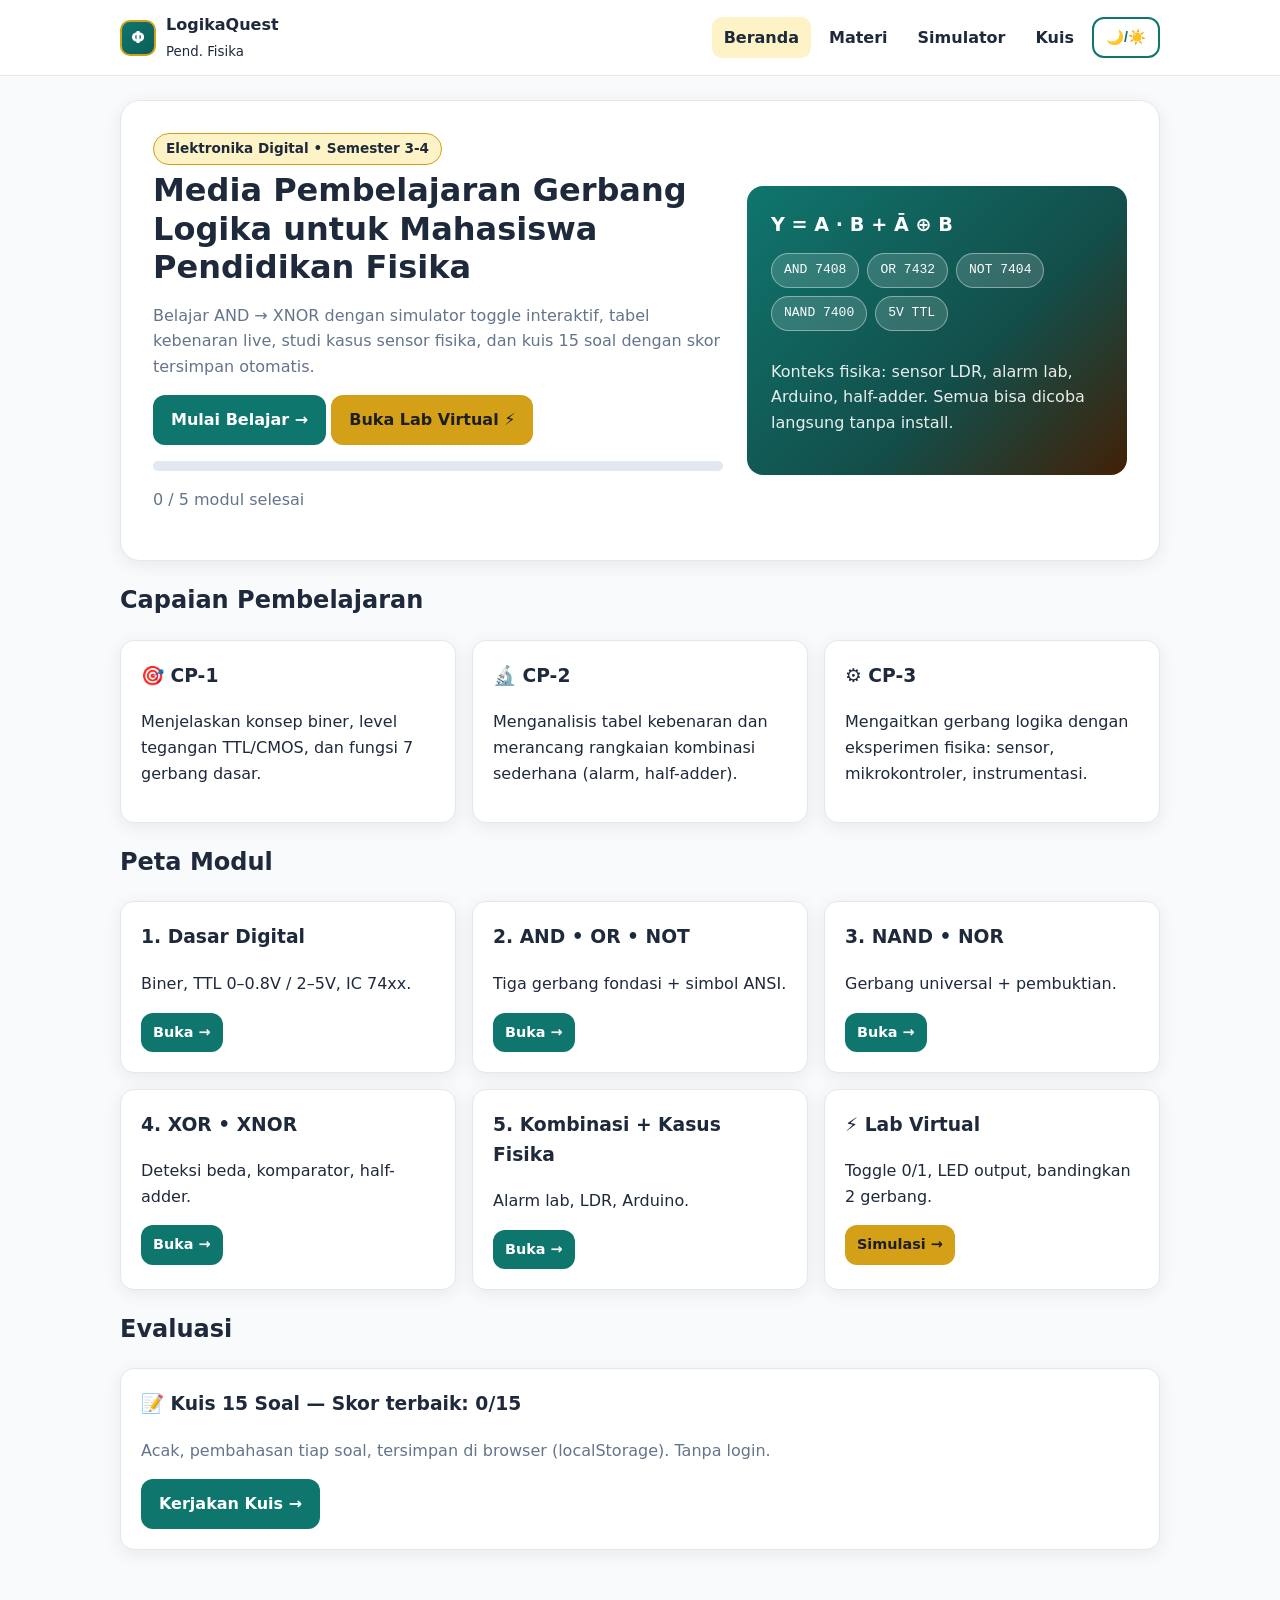
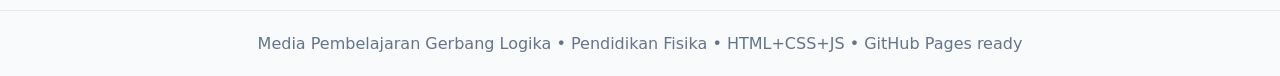
==== index.html @ abc8b7de "Media pembelajaran gerbang logika v1 (HTML+CSS+JS, simulator, kuis)" ====
<!DOCTYPE html>
<html lang="id">
<head><meta charset="UTF-8"><meta name="viewport" content="width=device-width,initial-scale=1">
<title>Media Gerbang Logika — Pendidikan Fisika</title>
<link rel="stylesheet" href="css/style.css"></head>
<body>
<header class="top"><nav class="nav">
<a class="brand" href="index.html"><span class="brand-badge">Φ</span><span>LogikaQuest<br><small style="font-weight:400">Pend. Fisika</small></span></a>
<div class="nav-links">
<a href="index.html">Beranda</a><a href="materi/dasar.html">Materi</a><a href="simulator.html">Simulator</a><a href="kuis.html">Kuis</a>
<button class="btn small ghost" onclick="toggleTheme()">🌙/☀️</button>
</div></nav></header>
<main>
<section class="hero">
<div>
<span class="tag">Elektronika Digital • Semester 3-4</span>
<h1>Media Pembelajaran Gerbang Logika untuk Mahasiswa Pendidikan Fisika</h1>
<p class="muted">Belajar AND → XNOR dengan simulator toggle interaktif, tabel kebenaran live, studi kasus sensor fisika, dan kuis 15 soal dengan skor tersimpan otomatis.</p>
<p><a class="btn" href="materi/dasar.html">Mulai Belajar →</a> <a class="btn gold" href="simulator.html">Buka Lab Virtual ⚡</a></p>
<div class="progress"><div id="progressBar"></div></div>
<p class="muted" id="progressTxt"></p>
</div>
<div class="hero-art">
<div><b style="font-size:1.2rem">Y = A · B + Ā ⊕ B</b></div>
<div class="chip-row"><span class="chip">AND 7408</span><span class="chip">OR 7432</span><span class="chip">NOT 7404</span><span class="chip">NAND 7400</span><span class="chip">5V TTL</span></div>
<p style="opacity:.9">Konteks fisika: sensor LDR, alarm lab, Arduino, half-adder. Semua bisa dicoba langsung tanpa install.</p>
</div>
</section>

<h2>Capaian Pembelajaran</h2>
<div class="grid cols3">
<div class="card"><h3>🎯 CP-1</h3><p>Menjelaskan konsep biner, level tegangan TTL/CMOS, dan fungsi 7 gerbang dasar.</p></div>
<div class="card"><h3>🔬 CP-2</h3><p>Menganalisis tabel kebenaran dan merancang rangkaian kombinasi sederhana (alarm, half-adder).</p></div>
<div class="card"><h3>⚙️ CP-3</h3><p>Mengaitkan gerbang logika dengan eksperimen fisika: sensor, mikrokontroler, instrumentasi.</p></div>
</div>

<h2>Peta Modul</h2>
<div class="grid cols3">
<div class="card" data-modul="dasar"><h3>1. Dasar Digital <span class="done-badge muted"></span></h3><p>Biner, TTL 0–0.8V / 2–5V, IC 74xx.</p><a class="btn small" href="materi/dasar.html">Buka →</a></div>
<div class="card" data-modul="dasar2"><h3>2. AND • OR • NOT <span class="done-badge muted"></span></h3><p>Tiga gerbang fondasi + simbol ANSI.</p><a class="btn small" href="materi/and-or-not.html">Buka →</a></div>
<div class="card" data-modul="nand"><h3>3. NAND • NOR <span class="done-badge muted"></span></h3><p>Gerbang universal + pembuktian.</p><a class="btn small" href="materi/nand-nor.html">Buka →</a></div>
<div class="card" data-modul="xor"><h3>4. XOR • XNOR <span class="done-badge muted"></span></h3><p>Deteksi beda, komparator, half-adder.</p><a class="btn small" href="materi/xor-xnor.html">Buka →</a></div>
<div class="card" data-modul="komb"><h3>5. Kombinasi + Kasus Fisika <span class="done-badge muted"></span></h3><p>Alarm lab, LDR, Arduino.</p><a class="btn small" href="materi/kombinasi.html">Buka →</a></div>
<div class="card"><h3>⚡ Lab Virtual</h3><p>Toggle 0/1, LED output, bandingkan 2 gerbang.</p><a class="btn small gold" href="simulator.html">Simulasi →</a></div>
</div>

<h2>Evaluasi</h2>
<div class="card"><h3>📝 Kuis 15 Soal — Skor terbaik: <span id="bestScore">0</span>/15</h3>
<p class="muted">Acak, pembahasan tiap soal, tersimpan di browser (localStorage). Tanpa login.</p>
<a class="btn" href="kuis.html">Kerjakan Kuis →</a></div>
</main>
<footer>Media Pembelajaran Gerbang Logika • Pendidikan Fisika • HTML+CSS+JS • GitHub Pages ready</footer>
<script src="js/main.js"></script>
</body></html>
---- css/style.css ----
:root{
  --teal:#0f766e; --teal-dark:#0b5e58; --gold:#d4a017; --gold-light:#fef3c7;
  --bg:#f8fafc; --card:#ffffff; --text:#1e293b; --muted:#64748b;
  --border:#e2e8f0; --led-off:#334155; --led-on:#22c55e;
  --radius:14px; --shadow:0 4px 18px rgba(0,0,0,.07);
}
[data-theme="dark"]{
  --bg:#0f172a; --card:#1e293b; --text:#f1f5f9; --muted:#94a3b8;
  --border:#334155; --gold-light:#422006; --shadow:0 4px 18px rgba(0,0,0,.4);
}
*{box-sizing:border-box}
body{margin:0;font-family:'Segoe UI',system-ui,Arial,sans-serif;background:var(--bg);color:var(--text);line-height:1.6}
a{color:var(--teal)}
[data-theme="dark"] a{color:#5eead4}
header.top{position:sticky;top:0;z-index:10;background:var(--card);border-bottom:1px solid var(--border)}
.nav{max-width:1080px;margin:auto;display:flex;align-items:center;gap:16px;padding:12px 20px}
.brand{display:flex;align-items:center;gap:10px;font-weight:800;text-decoration:none;color:var(--text)}
.brand-badge{width:36px;height:36px;border-radius:10px;background:linear-gradient(135deg,var(--teal),var(--teal-dark));color:#fff;display:grid;place-items:center;font-weight:900;border:2px solid var(--gold)}
.nav-links{margin-left:auto;display:flex;gap:6px;flex-wrap:wrap}
.nav-links a{text-decoration:none;padding:8px 12px;border-radius:10px;color:var(--text);font-weight:600}
.nav-links a:hover,.nav-links a.active{background:var(--gold-light);color:var(--text)}
.btn{display:inline-block;border:0;cursor:pointer;text-decoration:none;font-weight:700;padding:12px 18px;border-radius:12px;background:var(--teal);color:#fff}
.btn:hover{background:var(--teal-dark)}
.btn.gold{background:var(--gold);color:#1e1e1e}
.btn.ghost{background:transparent;border:2px solid var(--teal);color:var(--teal)}
[data-theme="dark"] .btn.ghost{color:#5eead4;border-color:#5eead4}
.btn.small{padding:8px 12px;font-size:.9rem}
main{max-width:1080px;margin:auto;padding:24px 20px 60px}
.hero{display:grid;grid-template-columns:1.2fr .8fr;gap:24px;align-items:center;background:var(--card);border:1px solid var(--border);border-radius:20px;padding:32px;box-shadow:var(--shadow)}
.hero h1{margin:.2em 0;font-size:2rem;line-height:1.2}
.tag{display:inline-block;background:var(--gold-light);border:1px solid var(--gold);padding:4px 12px;border-radius:999px;font-size:.85rem;font-weight:700}
.hero-art{background:linear-gradient(135deg,var(--teal) 0%,#134e4a 60%,#422006 100%);border-radius:16px;color:#fff;padding:24px;min-height:220px;display:flex;flex-direction:column;justify-content:center;gap:12px}
.chip-row{display:flex;gap:8px;flex-wrap:wrap}
.chip{background:rgba(255,255,255,.15);border:1px solid rgba(255,255,255,.4);padding:6px 12px;border-radius:999px;font-family:monospace}
.grid{display:grid;gap:16px}
.grid.cols3{grid-template-columns:repeat(3,1fr)}
.grid.cols2{grid-template-columns:repeat(2,1fr)}
.card{background:var(--card);border:1px solid var(--border);border-radius:var(--radius);padding:20px;box-shadow:var(--shadow)}
.card h3{margin-top:0}
.muted{color:var(--muted)}
table.truth{width:100%;border-collapse:collapse;margin:12px 0;font-variant-numeric:tabular-nums}
table.truth th,table.truth td{border:1px solid var(--border);padding:8px 10px;text-align:center}
table.truth th{background:var(--teal);color:#fff}
table.truth tr.active td{background:var(--gold-light);font-weight:800}
.gate-sim{border:2px solid var(--border);border-radius:16px;padding:18px;background:var(--card)}
.gate-sim h3{margin:0 0 4px}
.eq{font-family:monospace;background:var(--bg);border:1px dashed var(--border);padding:8px 12px;border-radius:10px;display:inline-block;margin:8px 0}
.controls{display:flex;gap:16px;align-items:center;flex-wrap:wrap;margin:12px 0}
.toggle{min-width:64px;padding:10px 14px;border-radius:12px;border:2px solid var(--border);background:var(--bg);font-weight:900;font-size:1.1rem;cursor:pointer}
.toggle.on{background:var(--teal);border-color:var(--teal);color:#fff}
.lamp{display:flex;align-items:center;gap:10px;font-weight:800}
.led{width:34px;height:34px;border-radius:50%;background:var(--led-off);border:3px solid #0f172a;box-shadow:inset 0 0 8px rgba(0,0,0,.5);transition:.2s}
.led.on{background:var(--led-on);box-shadow:0 0 18px var(--led-on);border-color:#14532d}
.symbol{font-family:monospace;font-size:1rem;background:var(--bg);border:1px solid var(--border);border-radius:10px;padding:10px 14px;display:inline-block}
footer{border-top:1px solid var(--border);padding:20px;text-align:center;color:var(--muted)}
.quiz-opt{display:block;width:100%;text-align:left;margin:8px 0;padding:12px;border-radius:12px;border:2px solid var(--border);background:var(--card);cursor:pointer;color:var(--text)}
.quiz-opt.correct{border-color:#22c55e;background:#dcfce7;color:#14532d}
.quiz-opt.wrong{border-color:#ef4444;background:#fee2e2;color:#7f1d1d}
.progress{height:10px;background:var(--border);border-radius:999px;overflow:hidden}
.progress>div{height:100%;background:linear-gradient(90deg,var(--teal),var(--gold));width:0%}
.checklist li{margin:6px 0}
code,kbd{font-family:monospace;background:var(--bg);padding:2px 6px;border-radius:6px;border:1px solid var(--border)}
@media(max-width:800px){.hero{grid-template-columns:1fr}.grid.cols3,.grid.cols2{grid-template-columns:1fr}}
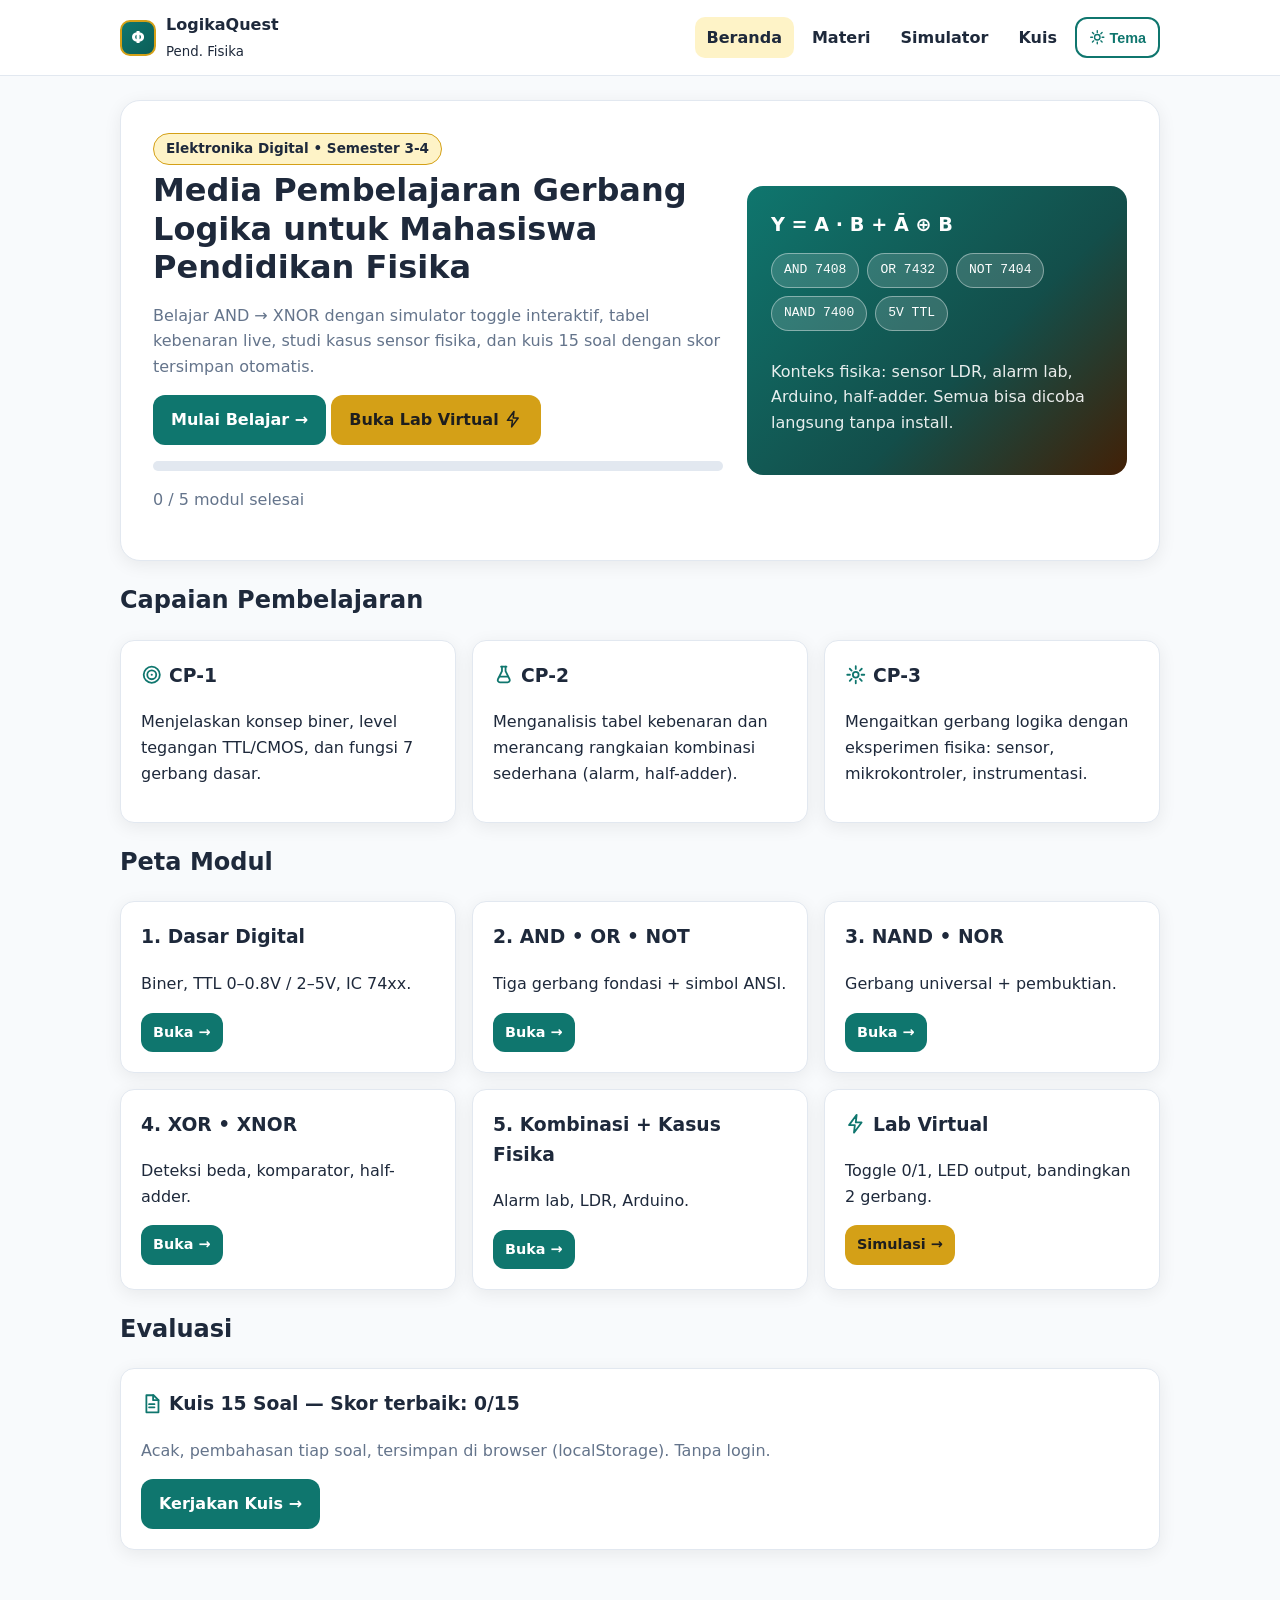
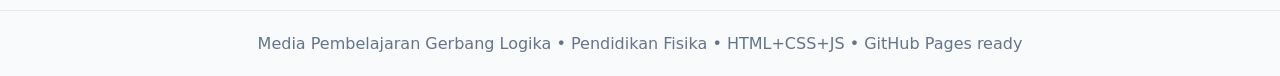
==== commit e6e28a89: "Ganti semua emoji dengan ikon SVG buatan sendiri" ====
--- a/index.html
+++ b/index.html
@@ -8,7 +8,7 @@
 <a class="brand" href="index.html"><span class="brand-badge">Φ</span><span>LogikaQuest<br><small style="font-weight:400">Pend. Fisika</small></span></a>
 <div class="nav-links">
 <a href="index.html">Beranda</a><a href="materi/dasar.html">Materi</a><a href="simulator.html">Simulator</a><a href="kuis.html">Kuis</a>
-<button class="btn small ghost" onclick="toggleTheme()">🌙/☀️</button>
+<button class="btn small ghost" onclick="toggleTheme()"><svg class="icon" viewBox="0 0 24 24" aria-hidden="true"><circle cx="12" cy="12" r="4"/><path d="M12 2.5v2.5M12 19v2.5M2.5 12H5M19 12h2.5M5 5l1.8 1.8M17.2 17.2 19 19M19 5l-1.8 1.8M6.8 17.2 5 19"/></svg> Tema</button>
 </div></nav></header>
 <main>
 <section class="hero">
@@ -16,7 +16,7 @@
 <span class="tag">Elektronika Digital • Semester 3-4</span>
 <h1>Media Pembelajaran Gerbang Logika untuk Mahasiswa Pendidikan Fisika</h1>
 <p class="muted">Belajar AND → XNOR dengan simulator toggle interaktif, tabel kebenaran live, studi kasus sensor fisika, dan kuis 15 soal dengan skor tersimpan otomatis.</p>
-<p><a class="btn" href="materi/dasar.html">Mulai Belajar →</a> <a class="btn gold" href="simulator.html">Buka Lab Virtual ⚡</a></p>
+<p><a class="btn" href="materi/dasar.html">Mulai Belajar →</a> <a class="btn gold" href="simulator.html">Buka Lab Virtual <svg class="icon" viewBox="0 0 24 24" aria-hidden="true"><path d="M13 2 4.5 13.5H11L10 22l8.5-11.5H12L13 2z"/></svg></a></p>
 <div class="progress"><div id="progressBar"></div></div>
 <p class="muted" id="progressTxt"></p>
 </div>
@@ -29,9 +29,9 @@
 
 <h2>Capaian Pembelajaran</h2>
 <div class="grid cols3">
-<div class="card"><h3>🎯 CP-1</h3><p>Menjelaskan konsep biner, level tegangan TTL/CMOS, dan fungsi 7 gerbang dasar.</p></div>
-<div class="card"><h3>🔬 CP-2</h3><p>Menganalisis tabel kebenaran dan merancang rangkaian kombinasi sederhana (alarm, half-adder).</p></div>
-<div class="card"><h3>⚙️ CP-3</h3><p>Mengaitkan gerbang logika dengan eksperimen fisika: sensor, mikrokontroler, instrumentasi.</p></div>
+<div class="card"><h3><svg class="icon" viewBox="0 0 24 24" aria-hidden="true"><circle cx="12" cy="12" r="9"/><circle cx="12" cy="12" r="5"/><circle cx="12" cy="12" r="1.2" fill="currentColor" stroke="none"/></svg> CP-1</h3><p>Menjelaskan konsep biner, level tegangan TTL/CMOS, dan fungsi 7 gerbang dasar.</p></div>
+<div class="card"><h3><svg class="icon" viewBox="0 0 24 24" aria-hidden="true"><path d="M9 3h6"/><path d="M10 3v5L5.5 17a2.5 2.5 0 0 0 2.2 3.5h8.6a2.5 2.5 0 0 0 2.2-3.5L14 8V3"/><path d="M7.5 14h9"/></svg> CP-2</h3><p>Menganalisis tabel kebenaran dan merancang rangkaian kombinasi sederhana (alarm, half-adder).</p></div>
+<div class="card"><h3><svg class="icon" viewBox="0 0 24 24" aria-hidden="true"><circle cx="12" cy="12" r="3.2"/><path d="M12 2.5v3M12 18.5v3M2.5 12h3M18.5 12h3M5.3 5.3l2.1 2.1M16.6 16.6l2.1 2.1M18.7 5.3l-2.1 2.1M7.4 16.6l-2.1 2.1"/></svg> CP-3</h3><p>Mengaitkan gerbang logika dengan eksperimen fisika: sensor, mikrokontroler, instrumentasi.</p></div>
 </div>
 
 <h2>Peta Modul</h2>
@@ -41,11 +41,11 @@
 <div class="card" data-modul="nand"><h3>3. NAND • NOR <span class="done-badge muted"></span></h3><p>Gerbang universal + pembuktian.</p><a class="btn small" href="materi/nand-nor.html">Buka →</a></div>
 <div class="card" data-modul="xor"><h3>4. XOR • XNOR <span class="done-badge muted"></span></h3><p>Deteksi beda, komparator, half-adder.</p><a class="btn small" href="materi/xor-xnor.html">Buka →</a></div>
 <div class="card" data-modul="komb"><h3>5. Kombinasi + Kasus Fisika <span class="done-badge muted"></span></h3><p>Alarm lab, LDR, Arduino.</p><a class="btn small" href="materi/kombinasi.html">Buka →</a></div>
-<div class="card"><h3>⚡ Lab Virtual</h3><p>Toggle 0/1, LED output, bandingkan 2 gerbang.</p><a class="btn small gold" href="simulator.html">Simulasi →</a></div>
+<div class="card"><h3><svg class="icon" viewBox="0 0 24 24" aria-hidden="true"><path d="M13 2 4.5 13.5H11L10 22l8.5-11.5H12L13 2z"/></svg> Lab Virtual</h3><p>Toggle 0/1, LED output, bandingkan 2 gerbang.</p><a class="btn small gold" href="simulator.html">Simulasi →</a></div>
 </div>
 
 <h2>Evaluasi</h2>
-<div class="card"><h3>📝 Kuis 15 Soal — Skor terbaik: <span id="bestScore">0</span>/15</h3>
+<div class="card"><h3><svg class="icon" viewBox="0 0 24 24" aria-hidden="true"><path d="M6 2.5h8L19.5 8v13.5h-13.5z"/><path d="M13.5 2.5V8H19.5"/><path d="M9 12.5h6M9 16h6"/></svg> Kuis 15 Soal — Skor terbaik: <span id="bestScore">0</span>/15</h3>
 <p class="muted">Acak, pembahasan tiap soal, tersimpan di browser (localStorage). Tanpa login.</p>
 <a class="btn" href="kuis.html">Kerjakan Kuis →</a></div>
 </main>
--- a/css/style.css
+++ b/css/style.css
@@ -58,6 +58,11 @@
 .quiz-opt.wrong{border-color:#ef4444;background:#fee2e2;color:#7f1d1d}
 .progress{height:10px;background:var(--border);border-radius:999px;overflow:hidden}
 .progress>div{height:100%;background:linear-gradient(90deg,var(--teal),var(--gold));width:0%}
+.icon{width:1.15em;height:1.15em;vertical-align:-0.22em;stroke:currentColor;fill:none;stroke-width:2;stroke-linecap:round;stroke-linejoin:round;flex:none}
+h3 .icon{color:var(--teal)}
+[data-theme="dark"] h3 .icon{color:#5eead4}
+.btn .icon{vertical-align:-0.2em}
+.done-badge .icon{color:var(--teal)}
 .checklist li{margin:6px 0}
 code,kbd{font-family:monospace;background:var(--bg);padding:2px 6px;border-radius:6px;border:1px solid var(--border)}
 @media(max-width:800px){.hero{grid-template-columns:1fr}.grid.cols3,.grid.cols2{grid-template-columns:1fr}}
